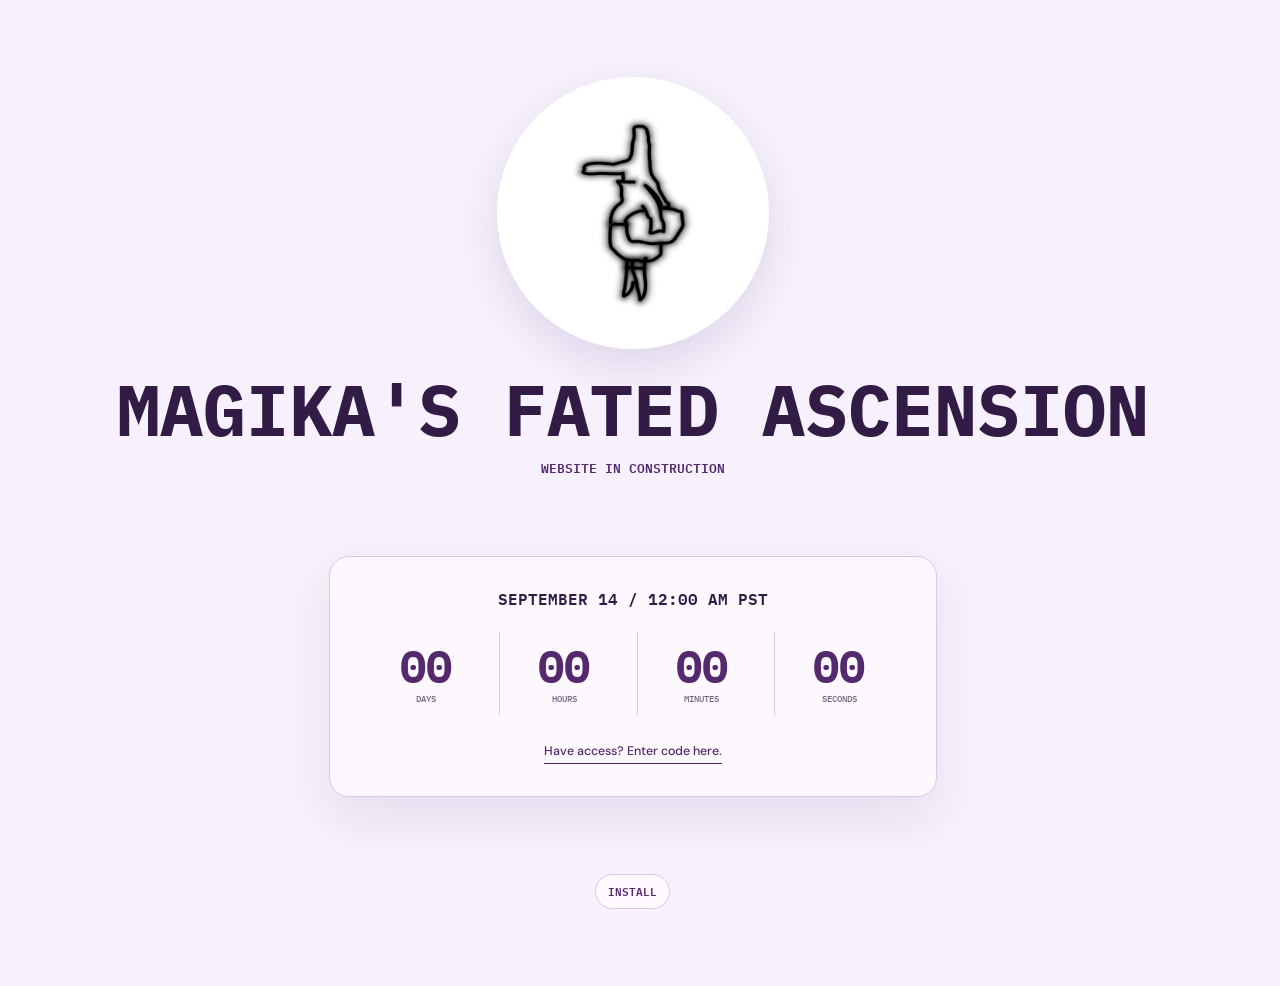
==== index.html @ ec182412 "CHANGED MOBILE NAVBAR" ====
<!DOCTYPE html>
<html lang="en">
<head>
    <meta charset="UTF-8">
    <meta name="viewport" content="width=device-width, initial-scale=1.0">
    <title>MAGIKA'S FATED ASCENSION</title>
    <meta name="description" content="MAGIKA'S is an independent music group and creative studio bringing together artists, producers, vocalists, music videos, and original projects.">
    <meta name="keywords" content="MAGIKA'S, independent music group, music collective, artists, producers, vocalists, music videos, creative studio, original music">
    <meta name="theme-color" content="#f6f1fc">
    <meta name="color-scheme" content="light dark">
    <meta property="og:title" content="MAGIKA'S FATED ASCENSION">
    <meta property="og:description" content="Discover MAGIKA'S FATED ASCENSION, an independent music group and creative studio for artists, producers, vocalists, and original music projects.">
    <meta property="og:type" content="website">
    <meta name="twitter:card" content="summary">
    <meta name="google-site-verification" content="FuxK1b4pfJgGLYuCleQazm3yBsPvnb7zjMOETREsdWU" />
    <link rel="stylesheet" href="styles.css">
    <link rel="manifest" href="manifest.webmanifest">
    <meta name="apple-mobile-web-app-capable" content="yes">
    <meta name="apple-mobile-web-app-status-bar-style" content="black-translucent">
    <meta name="apple-mobile-web-app-title" content="MAGIKA'S">
    <link rel="icon" type="image/png" href="images/BURGER.png">
</head>
<body>
    <main class="launch-page">
        <div class="launch-brand">
            <img src="images/BURGER.png" alt="MAGIKA'S logo" class="dnd-image">
            <h1 class="ibm-plex-mono-bold">MAGIKA'S FATED ASCENSION</h1>
            <p class="launch-label ibm-plex-mono-semibold">WEBSITE IN CONSTRUCTION</p>
        </div>
        <section class="countdown-panel" aria-labelledby="countdown-heading">
            <h2 id="countdown-heading" class="ibm-plex-mono-semibold">SEPTEMBER 14 / 12:00 AM PST</h2>
            <div class="countdown" aria-label="Countdown to September 14, 2026 at midnight Pacific Time">
                <div><strong id="countdown-days">00</strong><span>DAYS</span></div>
                <div><strong id="countdown-hours">00</strong><span>HOURS</span></div>
                <div><strong id="countdown-minutes">00</strong><span>MINUTES</span></div>
                <div><strong id="countdown-seconds">00</strong><span>SECONDS</span></div>
            </div>
            <button class="launch-access-link" type="button" aria-controls="launch-modal" aria-expanded="false">Have access? Enter code here.</button>
        </section>
    </main>
    <div class="access-modal" id="launch-modal" hidden>
        <div class="access-dialog" role="dialog" aria-modal="true" aria-labelledby="launch-access-heading">
            <button class="access-close" type="button" aria-label="Close access dialog">&times;</button>
            <p class="feature-eyebrow">PRIVATE ACCESS</p>
            <h2 id="launch-access-heading">ENTER ACCESS CODE</h2>
            <form class="access-form">
                <label for="launch-access-code">CODE</label>
                <input id="launch-access-code" type="password" autocomplete="off" required>
                <p class="access-error" role="alert" aria-live="polite"></p>
                <button class="access-submit" type="submit">UNLOCK</button>
            </form>
        </div>
    </div>
    <script src="site.js"></script>
</body>
</html>
---- styles.css ----
@import url("https://fonts.googleapis.com/css2?family=DM+Sans:wght@400;500;600;700&family=IBM+Plex+Mono:wght@400;500;600;700&display=swap");

:root {
  --page: #f6f1fc;
  --surface: #fffaff;
  --surface-strong: #ffffff;
  --ink: #21172b;
  --muted: #766781;
  --line: #d8c7e6;
  --lilac: #c4a3df;
  --lilac-bright: #a877ce;
  --plum: #55296e;
  --plum-deep: #321b45;
  --shadow: 0 1.25rem 3rem #55296e18;
  --radius: 1.25rem;
  --mono: "IBM Plex Mono", monospace;
  --sans: "DM Sans", sans-serif;
}

@media (prefers-color-scheme: dark) {
  :root {
    --page: #1d1524;
    --surface: #281b31;
    --surface-strong: #34213f;
    --ink: #f5edfa;
    --muted: #c8b7d1;
    --line: #644878;
    --lilac: #b98bd1;
    --lilac-bright: #d0a6e8;
    --plum: #d0a6e8;
    --plum-deep: #f5edfa;
    --shadow: 0 1.25rem 3rem #00000055;
  }
}

* {
  box-sizing: border-box;
}

html {
  scroll-behavior: smooth;
  scrollbar-gutter: stable;
}

body {
  min-height: 100svh;
  margin: 0;
  overflow-x: hidden;
  background: var(--page);
  color: var(--ink);
  font-family: var(--sans);
}

img {
  max-width: 100%;
}

h1,
h2,
p {
  text-wrap: balance;
}

.ibm-plex-mono-thin,
.ibm-plex-mono-extralight,
.ibm-plex-mono-light,
.ibm-plex-mono-regular,
.ibm-plex-mono-medium,
.ibm-plex-mono-semibold,
.ibm-plex-mono-bold,
.ibm-plex-mono-thin-italic,
.ibm-plex-mono-extralight-italic,
.ibm-plex-mono-light-italic,
.ibm-plex-mono-regular-italic,
.ibm-plex-mono-medium-italic,
.ibm-plex-mono-semibold-italic,
.ibm-plex-mono-bold-italic {
  font-family: var(--mono);
}

.ibm-plex-mono-thin { font-weight: 100; }
.ibm-plex-mono-extralight { font-weight: 200; }
.ibm-plex-mono-light { font-weight: 300; }
.ibm-plex-mono-regular { font-weight: 400; }
.ibm-plex-mono-medium { font-weight: 500; }
.ibm-plex-mono-semibold { font-weight: 600; }
.ibm-plex-mono-bold { font-weight: 700; }
.ibm-plex-mono-thin-italic { font-weight: 100; font-style: italic; }
.ibm-plex-mono-extralight-italic { font-weight: 200; font-style: italic; }
.ibm-plex-mono-light-italic { font-weight: 300; font-style: italic; }
.ibm-plex-mono-regular-italic { font-weight: 400; font-style: italic; }
.ibm-plex-mono-medium-italic { font-weight: 500; font-style: italic; }
.ibm-plex-mono-semibold-italic { font-weight: 600; font-style: italic; }
.ibm-plex-mono-bold-italic { font-weight: 700; font-style: italic; }

.site-header {
  position: fixed;
  top: 0;
  right: 0;
  left: 0;
  z-index: 10;
  display: flex;
  align-items: center;
  justify-content: space-between;
  gap: 1.5rem;
  min-height: 5rem;
  padding: 0.85rem clamp(1rem, 5vw, 5rem);
  border-bottom: 1px solid color-mix(in srgb, var(--lilac) 70%, transparent);
  background: color-mix(in srgb, var(--page) 90%, transparent);
  box-shadow: 0 0.75rem 2rem #55296e12;
  backdrop-filter: blur(1rem);
}

.install-app {
  display: inline-flex;
  align-items: center;
  min-height: 2.2rem;
  border: 1px solid var(--line);
  border-radius: 999px;
  padding: 0.5rem 0.75rem;
  background: var(--surface);
  color: var(--plum);
  cursor: pointer;
  font: 600 0.68rem/1 var(--mono);
  text-transform: uppercase;
}

.install-app:hover,
.install-app:focus-visible {
  border-color: var(--plum);
  background: var(--plum);
  color: #ffffff;
}

.launch-page .install-app {
  justify-self: center;
}

body:has(.site-header) {
  padding-top: 5rem;
}

.nav-logo {
  display: inline-flex;
  flex: 0 1 auto;
  align-items: center;
  gap: 0.7rem;
  min-width: 0;
  color: var(--plum-deep);
  font: 700 clamp(0.85rem, 2vw, 1.05rem)/1 var(--mono);
  text-decoration: none;
  text-transform: uppercase;
}

.nav-logo img {
  width: 2.7rem;
  height: 2.7rem;
  flex: 0 0 auto;
  border-radius: 0.85rem;
  object-fit: cover;
}

.site-nav ul {
  display: flex;
  flex-wrap: wrap;
  align-items: center;
  gap: 0.2rem;
  margin: 0;
  padding: 0.3rem;
  border: 1px solid var(--line);
  border-radius: 0.65rem;
  background: transparent;
  list-style: none;
}

.site-nav a {
  display: block;
  padding: 0.62rem 0.8rem;
  border-radius: 0.35rem;
  color: var(--muted);
  font: 600 0.72rem/1 var(--mono);
  text-decoration: none;
  text-transform: uppercase;
  transition: background-color 160ms ease, color 160ms ease, transform 160ms ease;
}

.site-nav a:hover,
.site-nav a:focus-visible,
.site-nav a[aria-current="page"] {
  background: var(--plum);
  color: #ffffff;
  transform: translateY(-1px);
}

a:focus-visible {
  outline: 3px solid #a877ce88;
  outline-offset: 4px;
}

.launch-page {
  display: grid;
  min-height: 100svh;
  place-items: center;
  gap: clamp(2rem, 6vw, 5rem);
  padding: clamp(2rem, 6vw, 5rem) 1rem;
  text-align: center;
}

.launch-brand {
  display: grid;
  justify-items: center;
}

.launch-brand .dnd-image {
  width: clamp(10rem, 28vw, 17rem);
  margin: 0;
  border-radius: 50%;
  box-shadow: 0 1rem 2.5rem #55296e22;
  animation: dnd-spin 16s linear infinite;
}

@keyframes dnd-spin {
  to { transform: rotate(360deg); }
}

.launch-brand h1 {
  margin: 1.5rem 0 0;
  color: var(--plum-deep);
  font: 700 clamp(2rem, 6vw, 4.5rem)/1 var(--mono);
}

.launch-label {
  margin: 0.75rem 0 0;
  color: var(--plum);
  font-size: 0.8rem;
}

.countdown-panel {
  width: min(100%, 38rem);
  padding: clamp(1.25rem, 4vw, 2rem);
  border: 1px solid var(--line);
  border-radius: var(--radius);
  background: color-mix(in srgb, var(--surface) 82%, transparent);
  box-shadow: var(--shadow);
}

.countdown-panel h2 {
  margin: 0;
  color: var(--plum-deep);
  font: 600 clamp(0.8rem, 2vw, 1rem)/1.2 var(--mono);
}

.countdown {
  display: grid;
  grid-template-columns: repeat(4, 1fr);
  gap: 0.5rem;
  margin-top: 1.5rem;
}

.countdown div {
  display: grid;
  gap: 0.4rem;
  padding: 0.75rem 0.25rem;
  border-left: 1px solid var(--line);
}

.countdown div:first-child {
  border-left: 0;
}

.countdown strong {
  color: var(--plum);
  font: 700 clamp(1.5rem, 5vw, 2.75rem)/1 var(--mono);
}

.countdown span {
  color: var(--muted);
  font: 500 0.58rem/1 var(--mono);
}

.launch-access-link {
  margin-top: 1.5rem;
  border: 0;
  border-bottom: 1px solid var(--plum);
  padding: 0.2rem 0;
  background: transparent;
  color: var(--plum);
  cursor: pointer;
  font: 500 0.78rem/1.4 var(--sans);
}

.launch-access-link:hover,
.launch-access-link:focus-visible {
  color: var(--lilac-bright);
}

.feature-page,
.yoruichi,
.members-page {
  max-width: 76rem;
  margin: 0 auto;
  padding: clamp(3.5rem, 8vw, 7rem) clamp(1rem, 5vw, 4rem);
}

.feature-intro,
.members-intro {
  max-width: 48rem;
}

.feature-eyebrow {
  margin: 0 0 1rem;
  color: var(--plum);
  font: 600 0.72rem/1 var(--mono);
}

.feature-intro h1,
.members-heading,
.yoruichi-section h1 {
  margin: 0;
  color: var(--plum-deep);
  font-size: clamp(2.25rem, 7vw, 6rem);
  line-height: 0.98;
}

.members-intro p {
  max-width: 42rem;
  margin: 1.5rem 0 0;
  color: var(--muted);
  font: 400 clamp(0.95rem, 1.5vw, 1.15rem)/1.7 var(--sans);
}

.yoruichi-section p {
  max-width: 42rem;
  margin: 1.5rem auto 0;
  color: var(--muted);
  font: 400 clamp(0.95rem, 1.5vw, 1.15rem)/1.7 var(--sans);
}

.feature-grid {
  display: grid;
  grid-template-columns: repeat(3, minmax(0, 1fr));
  gap: 1rem;
  margin-top: clamp(3rem, 8vw, 6rem);
}

.feature-item {
  min-height: 8rem;
  padding: 1.5rem;
  border: 1px solid var(--line);
  border-radius: var(--radius);
  background: color-mix(in srgb, var(--surface) 86%, transparent);
  box-shadow: 0 0.75rem 2rem #55296e0a;
  transition: border-color 180ms ease, box-shadow 180ms ease, transform 180ms ease;
}

.has-reveal .home-copy,
.has-reveal .feature-intro,
.has-reveal .feature-item,
.has-reveal .members-intro,
.has-reveal .member-card,
.has-reveal .yoruichi-section {
  opacity: 0;
  transform: translateY(1rem);
  transition: opacity 500ms ease, transform 500ms ease, border-color 180ms ease,
    box-shadow 180ms ease;
}

.has-reveal .is-visible {
  opacity: 1;
  transform: translateY(0);
}

.feature-item:hover {
  border-color: var(--lilac-bright);
  box-shadow: var(--shadow);
  transform: translateY(-0.35rem);
}

.feature-link {
  position: relative;
  display: block;
  color: inherit;
  text-decoration: none;
}

.feature-arrow {
  position: absolute;
  right: 1.5rem;
  bottom: 1.4rem;
  color: var(--plum);
  font: 700 1.4rem/1 var(--mono);
  transition: transform 160ms ease;
}

.feature-link:hover .feature-arrow,
.feature-link:focus-visible .feature-arrow {
  transform: translateX(0.35rem);
}

.feature-item h2 {
  margin: 0;
  color: var(--plum);
  font: 600 1rem/1.2 var(--mono);
}

.feature-status {
  display: inline-block;
  margin-top: clamp(2rem, 6vw, 4rem);
  padding: 0.75rem 1rem;
  border-radius: 999px;
  background: var(--plum);
  color: #ffffff;
  font: 600 0.7rem/1 var(--mono);
}

.members-intro {
  text-align: left;
}

.member-grid {
  display: grid;
  gap: 1rem;
  margin-top: clamp(2.5rem, 6vw, 5rem);
}

.member-card {
  display: grid;
  grid-template-columns: minmax(12rem, 18rem) minmax(0, 1fr);
  align-items: center;
  gap: clamp(1.5rem, 5vw, 4rem);
  padding: 1rem;
  border: 1px solid var(--line);
  border-radius: var(--radius);
  background: color-mix(in srgb, var(--surface) 90%, transparent);
  box-shadow: 0 0.75rem 2rem #55296e0a;
  transition: border-color 180ms ease, transform 180ms ease, box-shadow 180ms ease;
}

.member-card:hover {
  border-color: var(--lilac-bright);
  box-shadow: var(--shadow);
  transform: translateY(-0.25rem);
}

.member-card-content {
  min-width: 0;
  padding: 1rem 1rem 1rem 0;
}

.member-image {
  display: block;
  width: 100%;
  aspect-ratio: 1;
  border-radius: calc(var(--radius) - 0.35rem);
  object-fit: cover;
}

.member-card h2 {
  margin: 0;
  color: var(--plum-deep);
  font: 700 clamp(1.25rem, 3vw, 2rem)/1 var(--mono);
}

.member-card p {
  max-width: 44rem;
  margin: 1rem 0 0;
  color: var(--muted);
  font: 400 0.95rem/1.7 var(--sans);
}

.member-social {
  display: inline-flex;
  margin-top: 1.5rem;
  padding: 0.7rem 1rem;
  border: 1px solid var(--plum);
  border-radius: 999px;
  color: var(--plum);
  font: 600 0.72rem/1 var(--mono);
  text-decoration: none;
  text-transform: uppercase;
  transition: background-color 160ms ease, color 160ms ease, transform 160ms ease;
}

.member-social:hover,
.member-social:focus-visible {
  background: var(--plum);
  color: #ffffff;
  transform: translateY(-2px);
}

.yoruichi {
  text-align: center;
}

.yoruichi-section {
  max-width: 58rem;
  margin: auto;
  text-align: center;
}

.yoruichi-image {
  display: block;
  width: min(100%, 38rem);
  margin: 3rem auto 0;
}

.yoruichi-link {
  display: block;
  width: 4rem;
  margin: 4rem auto 0;
  opacity: 0.22;
  transition: opacity 180ms ease, transform 180ms ease;
}

.yoruichi-link:hover,
.yoruichi-link:focus-visible {
  opacity: 0.7;
  transform: translateY(-0.3rem);
}

.cat-silhouette {
  display: block;
  width: 4rem;
  height: 5rem;
  object-fit: contain;
}

.access-modal[hidden] {
  display: none;
}

.access-modal {
  position: fixed;
  inset: 0;
  z-index: 20;
  display: grid;
  place-items: center;
  padding: 1rem;
  background: #321b4566;
  backdrop-filter: blur(0.4rem);
}

.access-dialog {
  position: relative;
  width: min(100%, 26rem);
  padding: 2rem;
  border: 1px solid var(--line);
  border-radius: var(--radius);
  background: var(--surface-strong);
  box-shadow: var(--shadow);
}

.access-dialog h2 {
  margin: 0;
  color: var(--plum-deep);
  font: 700 1.35rem/1.1 var(--mono);
}

.access-close {
  position: absolute;
  top: 1rem;
  right: 1rem;
  width: 2rem;
  height: 2rem;
  border: 0;
  border-radius: 50%;
  background: var(--page);
  color: var(--plum);
  cursor: pointer;
  font: 600 1.2rem/1 var(--sans);
}

.access-form {
  display: grid;
  gap: 0.65rem;
  margin-top: 1.5rem;
}

.access-form label {
  color: var(--muted);
  font: 600 0.68rem/1 var(--mono);
}

.access-form input {
  width: 100%;
  min-height: 2.8rem;
  padding: 0.75rem;
  border: 1px solid var(--line);
  border-radius: 0.65rem;
  background: var(--page);
  color: var(--ink);
  font: 500 0.9rem/1 var(--mono);
}

.access-form input:focus {
  border-color: var(--lilac-bright);
  outline: 3px solid #a877ce44;
}

.access-submit {
  min-height: 2.8rem;
  margin-top: 0.35rem;
  border: 0;
  border-radius: 999px;
  background: var(--plum);
  color: #ffffff;
  cursor: pointer;
  font: 600 0.7rem/1 var(--mono);
}

.access-submit:hover,
.access-submit:focus-visible,
.access-close:hover,
.access-close:focus-visible {
  background: var(--lilac-bright);
  color: #ffffff;
}

.access-error {
  min-height: 1rem;
  margin: 0;
  color: var(--plum);
  font: 600 0.68rem/1.3 var(--mono);
}

@media (max-width: 760px) {
  body:has(.site-header) {
    padding-top: 8rem;
  }

  .site-header {
    align-items: flex-start;
    flex-wrap: wrap;
  }

  .is-ios body:has(.site-header) {
    padding-top: 1rem;
    padding-bottom: calc(7rem + env(safe-area-inset-bottom));
  }

  .is-ios .site-header {
    top: auto;
    right: 0.75rem;
    bottom: calc(0.75rem + env(safe-area-inset-bottom));
    left: 0.75rem;
    align-items: center;
    flex-wrap: nowrap;
    gap: 0.5rem;
    min-height: 4.5rem;
    padding: 0.55rem 0.65rem;
    border: 1px solid #ffffff52;
    border-radius: 999px;
    background: #ffffff2e;
    box-shadow: 0 0.75rem 2rem #321b4522;
    backdrop-filter: blur(1.5rem) saturate(1.4);
    -webkit-backdrop-filter: blur(1.5rem) saturate(1.4);
  }

  .is-ios .nav-logo {
    display: none;
  }

  .is-ios .site-nav {
    width: 100%;
  }

  .is-ios .site-nav ul {
    gap: 0.15rem;
    justify-content: space-between;
    padding: 0;
    border: 0;
  }

  .is-ios .site-nav a {
    min-width: 3.5rem;
    padding: 0.7rem 0.25rem;
    border-radius: 0.85rem;
    text-align: center;
    font-size: 0.58rem;
  }

  .is-ios .site-nav a[aria-current="page"] {
    background: #55296ed9;
    box-shadow: 0 0.35rem 0.8rem #55296e2b;
  }

  .is-ios .install-app {
    display: none;
  }

  .site-nav {
    width: 100%;
  }

  .site-nav ul {
    justify-content: space-between;
    row-gap: 0.25rem;
  }

  .launch-page {
    gap: 1.5rem;
  }

  .countdown-panel {
    padding: 1rem 0.5rem;
  }

  .launch-brand .dnd-image {
    width: min(54vw, 13rem);
  }

  .feature-grid,
  .member-card {
    grid-template-columns: 1fr;
  }

  .member-image {
    max-width: 22rem;
    margin: auto;
  }

  .member-card-content {
    padding: 0.5rem;
  }
}

@media (max-width: 420px) {
  .nav-logo span {
    max-width: 10rem;
    overflow-wrap: anywhere;
  }

  .site-nav a {
    padding: 0.55rem 0.45rem;
    font-size: 0.63rem;
  }
}

@media (prefers-reduced-motion: reduce) {
  html {
    scroll-behavior: auto;
  }

  *,
  *::before,
  *::after {
    transition-duration: 0.01ms !important;
    animation-duration: 0.01ms !important;
  }

  .launch-brand .dnd-image {
    animation: none;
  }
}
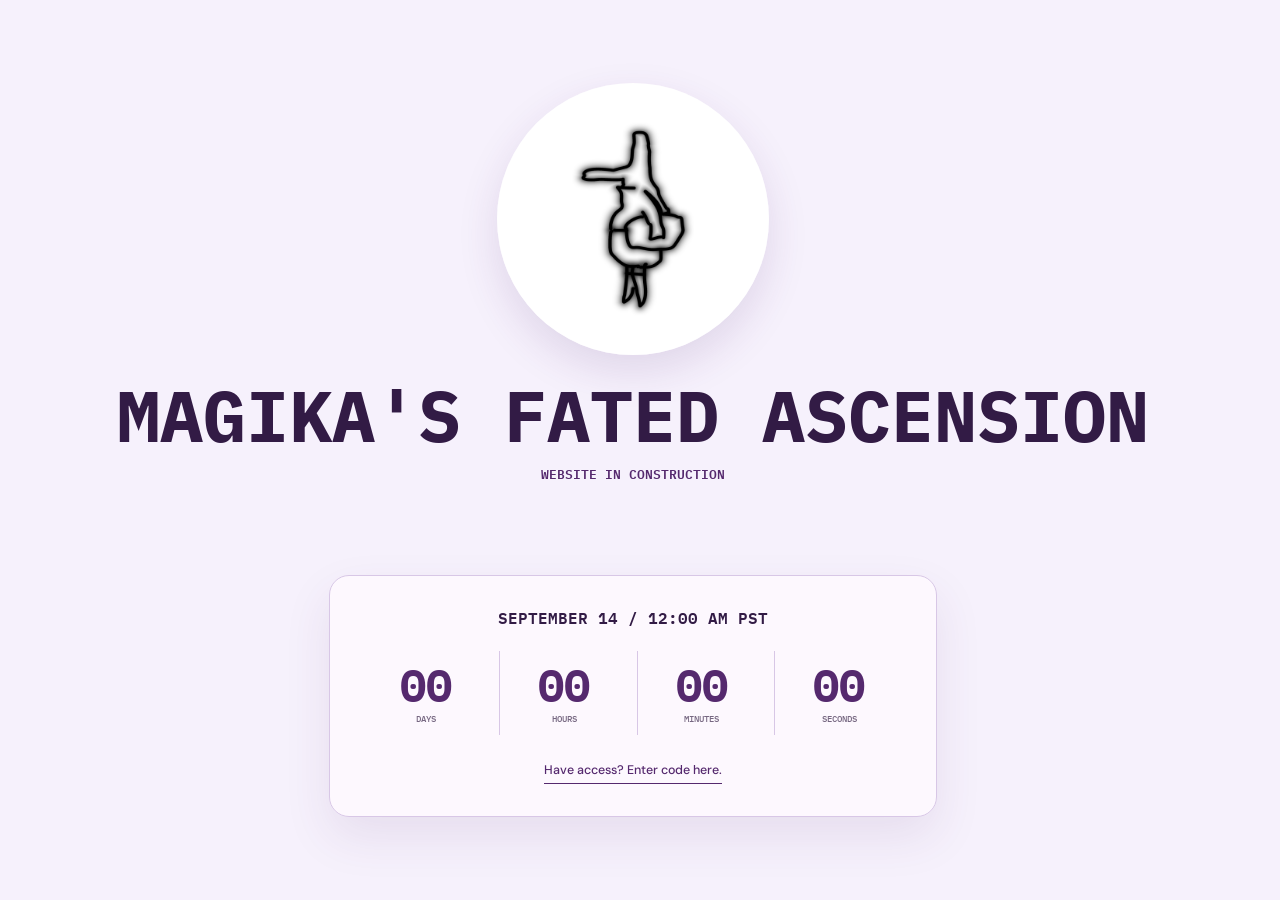
==== commit f829fab8: "REMOVED INSTALL FILES" ====
--- a/index.html
+++ b/index.html
@@ -14,10 +14,6 @@
     <meta name="twitter:card" content="summary">
     <meta name="google-site-verification" content="FuxK1b4pfJgGLYuCleQazm3yBsPvnb7zjMOETREsdWU" />
     <link rel="stylesheet" href="styles.css">
-    <link rel="manifest" href="manifest.webmanifest">
-    <meta name="apple-mobile-web-app-capable" content="yes">
-    <meta name="apple-mobile-web-app-status-bar-style" content="black-translucent">
-    <meta name="apple-mobile-web-app-title" content="MAGIKA'S">
     <link rel="icon" type="image/png" href="images/BURGER.png">
 </head>
 <body>
--- a/styles.css
+++ b/styles.css
@@ -111,31 +111,6 @@
   backdrop-filter: blur(1rem);
 }
 
-.install-app {
-  display: inline-flex;
-  align-items: center;
-  min-height: 2.2rem;
-  border: 1px solid var(--line);
-  border-radius: 999px;
-  padding: 0.5rem 0.75rem;
-  background: var(--surface);
-  color: var(--plum);
-  cursor: pointer;
-  font: 600 0.68rem/1 var(--mono);
-  text-transform: uppercase;
-}
-
-.install-app:hover,
-.install-app:focus-visible {
-  border-color: var(--plum);
-  background: var(--plum);
-  color: #ffffff;
-}
-
-.launch-page .install-app {
-  justify-self: center;
-}
-
 body:has(.site-header) {
   padding-top: 5rem;
 }
@@ -635,22 +610,22 @@
 
   .is-ios body:has(.site-header) {
     padding-top: 1rem;
-    padding-bottom: calc(7rem + env(safe-area-inset-bottom));
+    padding-bottom: calc(6rem + env(safe-area-inset-bottom));
   }
 
   .is-ios .site-header {
     top: auto;
-    right: 0.75rem;
+    right: 2rem;
     bottom: calc(0.75rem + env(safe-area-inset-bottom));
-    left: 0.75rem;
+    left: 2rem;
     align-items: center;
     flex-wrap: nowrap;
-    gap: 0.5rem;
-    min-height: 4.5rem;
-    padding: 0.55rem 0.65rem;
-    border: 1px solid #ffffff52;
+    gap: 0.35rem;
+    min-height: 3.8rem;
+    padding: 0.35rem 0.45rem;
+    border: 1px solid #ffffff30;
     border-radius: 999px;
-    background: #ffffff2e;
+    background: #ffffff18;
     box-shadow: 0 0.75rem 2rem #321b4522;
     backdrop-filter: blur(1.5rem) saturate(1.4);
     -webkit-backdrop-filter: blur(1.5rem) saturate(1.4);
@@ -665,27 +640,52 @@
   }
 
   .is-ios .site-nav ul {
-    gap: 0.15rem;
+    gap: 0.1rem;
     justify-content: space-between;
     padding: 0;
     border: 0;
   }
 
   .is-ios .site-nav a {
-    min-width: 3.5rem;
-    padding: 0.7rem 0.25rem;
+    min-width: 3rem;
+    padding: 0.35rem 0.2rem;
     border-radius: 0.85rem;
     text-align: center;
-    font-size: 0.58rem;
+    font-size: 0.5rem;
+    line-height: 1.05;
+  }
+
+  .is-ios .site-nav a::before {
+    display: block;
+    margin-bottom: 0.2rem;
+    color: currentColor;
+    font: 700 0.9rem/1 var(--sans);
+  }
+
+  .is-ios .site-nav a[href$="../"]::before,
+  .is-ios .site-nav a[href="./"]::before {
+    content: "⌂";
+  }
+
+  .is-ios .site-nav a[href$="music/"]::before {
+    content: "♫";
+  }
+
+  .is-ios .site-nav a[href$="members/"]::before {
+    content: "●";
+  }
+
+  .is-ios .site-nav a[href$="merch/"]::before {
+    content: "◇";
+  }
+
+  .is-ios .site-nav a[href$="podcast/"]::before {
+    content: "◉";
   }
 
   .is-ios .site-nav a[aria-current="page"] {
-    background: #55296ed9;
+    background: #55296e8c;
     box-shadow: 0 0.35rem 0.8rem #55296e2b;
-  }
-
-  .is-ios .install-app {
-    display: none;
   }
 
   .site-nav {
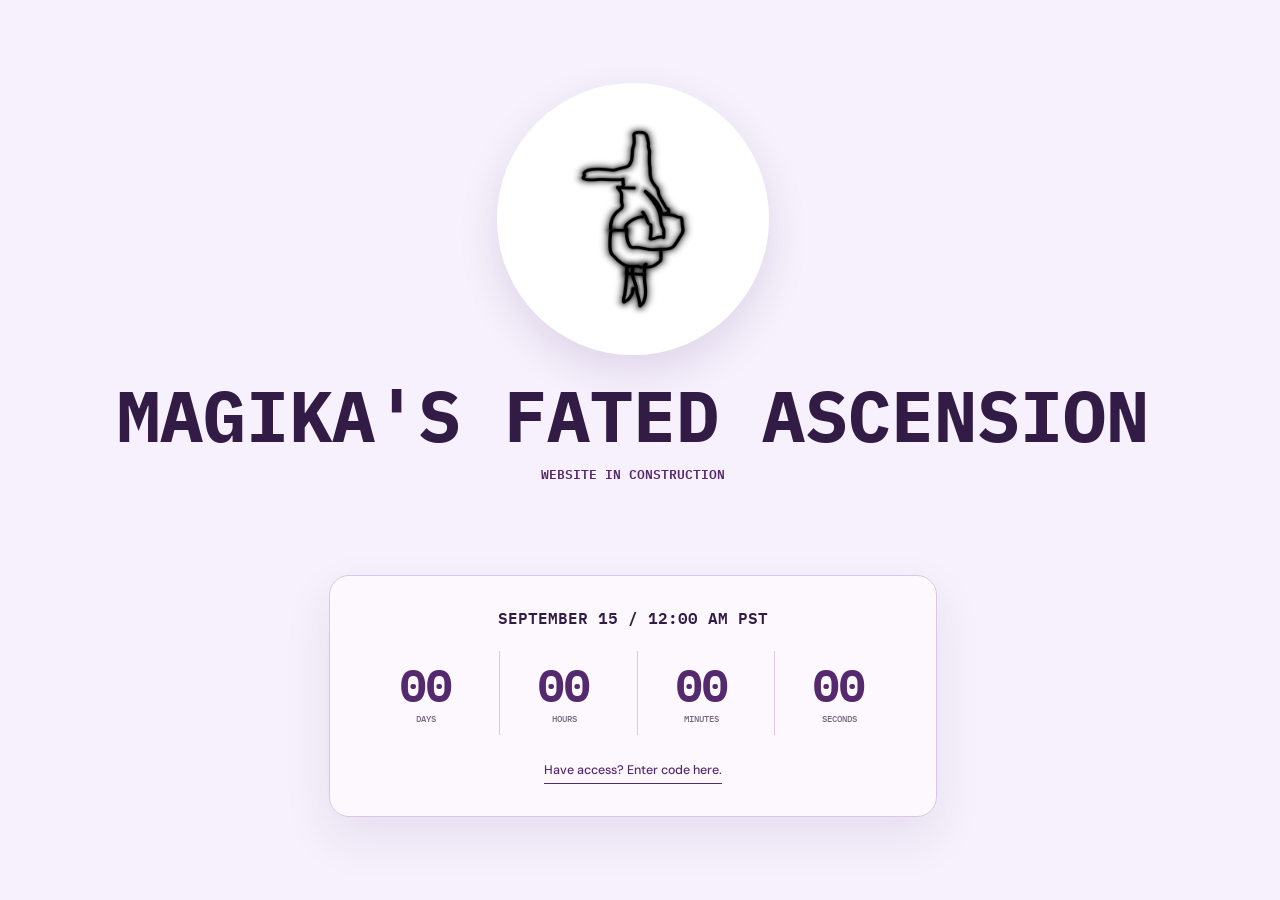
==== commit bcf896b1: "DELAYED WEBSITE RELEASE BY ONE DAY" ====
--- a/index.html
+++ b/index.html
@@ -24,8 +24,8 @@
             <p class="launch-label ibm-plex-mono-semibold">WEBSITE IN CONSTRUCTION</p>
         </div>
         <section class="countdown-panel" aria-labelledby="countdown-heading">
-            <h2 id="countdown-heading" class="ibm-plex-mono-semibold">SEPTEMBER 14 / 12:00 AM PST</h2>
-            <div class="countdown" aria-label="Countdown to September 14, 2026 at midnight Pacific Time">
+            <h2 id="countdown-heading" class="ibm-plex-mono-semibold">SEPTEMBER 15 / 12:00 AM PST</h2>
+            <div class="countdown" aria-label="Countdown to September 15, 2026 at midnight Pacific Time">
                 <div><strong id="countdown-days">00</strong><span>DAYS</span></div>
                 <div><strong id="countdown-hours">00</strong><span>HOURS</span></div>
                 <div><strong id="countdown-minutes">00</strong><span>MINUTES</span></div>
--- a/styles.css
+++ b/styles.css
@@ -623,9 +623,9 @@
     gap: 0.35rem;
     min-height: 3.8rem;
     padding: 0.35rem 0.45rem;
-    border: 1px solid #ffffff30;
+    border: 1px solid #ffffff24;
     border-radius: 999px;
-    background: #ffffff18;
+    background: #ffffff0f;
     box-shadow: 0 0.75rem 2rem #321b4522;
     backdrop-filter: blur(1.5rem) saturate(1.4);
     -webkit-backdrop-filter: blur(1.5rem) saturate(1.4);
@@ -656,31 +656,40 @@
   }
 
   .is-ios .site-nav a::before {
+    width: 1rem;
+    height: 1rem;
     display: block;
-    margin-bottom: 0.2rem;
-    color: currentColor;
-    font: 700 0.9rem/1 var(--sans);
+    margin: 0 auto 0.2rem;
+    background: currentColor;
+    content: "";
+    -webkit-mask: center / contain no-repeat;
+    mask: center / contain no-repeat;
   }
 
   .is-ios .site-nav a[href$="../"]::before,
   .is-ios .site-nav a[href="./"]::before {
-    content: "⌂";
+    -webkit-mask-image: url("data:image/svg+xml,%3Csvg xmlns='http://www.w3.org/2000/svg' viewBox='0 0 24 24'%3E%3Cpath d='m3 10 9-7 9 7v10a1 1 0 0 1-1 1h-5v-6H9v6H4a1 1 0 0 1-1-1z'/%3E%3C/svg%3E");
+    mask-image: url("data:image/svg+xml,%3Csvg xmlns='http://www.w3.org/2000/svg' viewBox='0 0 24 24'%3E%3Cpath d='m3 10 9-7 9 7v10a1 1 0 0 1-1 1h-5v-6H9v6H4a1 1 0 0 1-1-1z'/%3E%3C/svg%3E");
   }
 
   .is-ios .site-nav a[href$="music/"]::before {
-    content: "♫";
+    -webkit-mask-image: url("data:image/svg+xml,%3Csvg xmlns='http://www.w3.org/2000/svg' viewBox='0 0 24 24'%3E%3Cpath d='M9 18V5l11-2v13M9 9l11-2M9 18a3 3 0 1 1-3-3 3 3 0 0 1 3 3Zm11-2a3 3 0 1 1-3-3 3 3 0 0 1 3 3Z'/%3E%3C/svg%3E");
+    mask-image: url("data:image/svg+xml,%3Csvg xmlns='http://www.w3.org/2000/svg' viewBox='0 0 24 24'%3E%3Cpath d='M9 18V5l11-2v13M9 9l11-2M9 18a3 3 0 1 1-3-3 3 3 0 0 1 3 3Zm11-2a3 3 0 1 1-3-3 3 3 0 0 1 3 3Z'/%3E%3C/svg%3E");
   }
 
   .is-ios .site-nav a[href$="members/"]::before {
-    content: "●";
+    -webkit-mask-image: url("data:image/svg+xml,%3Csvg xmlns='http://www.w3.org/2000/svg' viewBox='0 0 24 24'%3E%3Ccircle cx='9' cy='8' r='3'/%3E%3Ccircle cx='17' cy='9' r='2.5'/%3E%3Cpath d='M3 20a6 6 0 0 1 12 0M14 19a5 5 0 0 1 7 0'/%3E%3C/svg%3E");
+    mask-image: url("data:image/svg+xml,%3Csvg xmlns='http://www.w3.org/2000/svg' viewBox='0 0 24 24'%3E%3Ccircle cx='9' cy='8' r='3'/%3E%3Ccircle cx='17' cy='9' r='2.5'/%3E%3Cpath d='M3 20a6 6 0 0 1 12 0M14 19a5 5 0 0 1 7 0'/%3E%3C/svg%3E");
   }
 
   .is-ios .site-nav a[href$="merch/"]::before {
-    content: "◇";
+    -webkit-mask-image: url("data:image/svg+xml,%3Csvg xmlns='http://www.w3.org/2000/svg' viewBox='0 0 24 24'%3E%3Cpath d='M6 8h12l2 13H4L6 8Z'/%3E%3Cpath d='M8 8a4 4 0 0 1 8 0'/%3E%3C/svg%3E");
+    mask-image: url("data:image/svg+xml,%3Csvg xmlns='http://www.w3.org/2000/svg' viewBox='0 0 24 24'%3E%3Cpath d='M6 8h12l2 13H4L6 8Z'/%3E%3Cpath d='M8 8a4 4 0 0 1 8 0'/%3E%3C/svg%3E");
   }
 
   .is-ios .site-nav a[href$="podcast/"]::before {
-    content: "◉";
+    -webkit-mask-image: url("data:image/svg+xml,%3Csvg xmlns='http://www.w3.org/2000/svg' viewBox='0 0 24 24'%3E%3Crect x='5' y='3' width='14' height='18' rx='7'/%3E%3Cpath d='M9 21h6M12 7v5'/%3E%3C/svg%3E");
+    mask-image: url("data:image/svg+xml,%3Csvg xmlns='http://www.w3.org/2000/svg' viewBox='0 0 24 24'%3E%3Crect x='5' y='3' width='14' height='18' rx='7'/%3E%3Cpath d='M9 21h6M12 7v5'/%3E%3C/svg%3E");
   }
 
   .is-ios .site-nav a[aria-current="page"] {
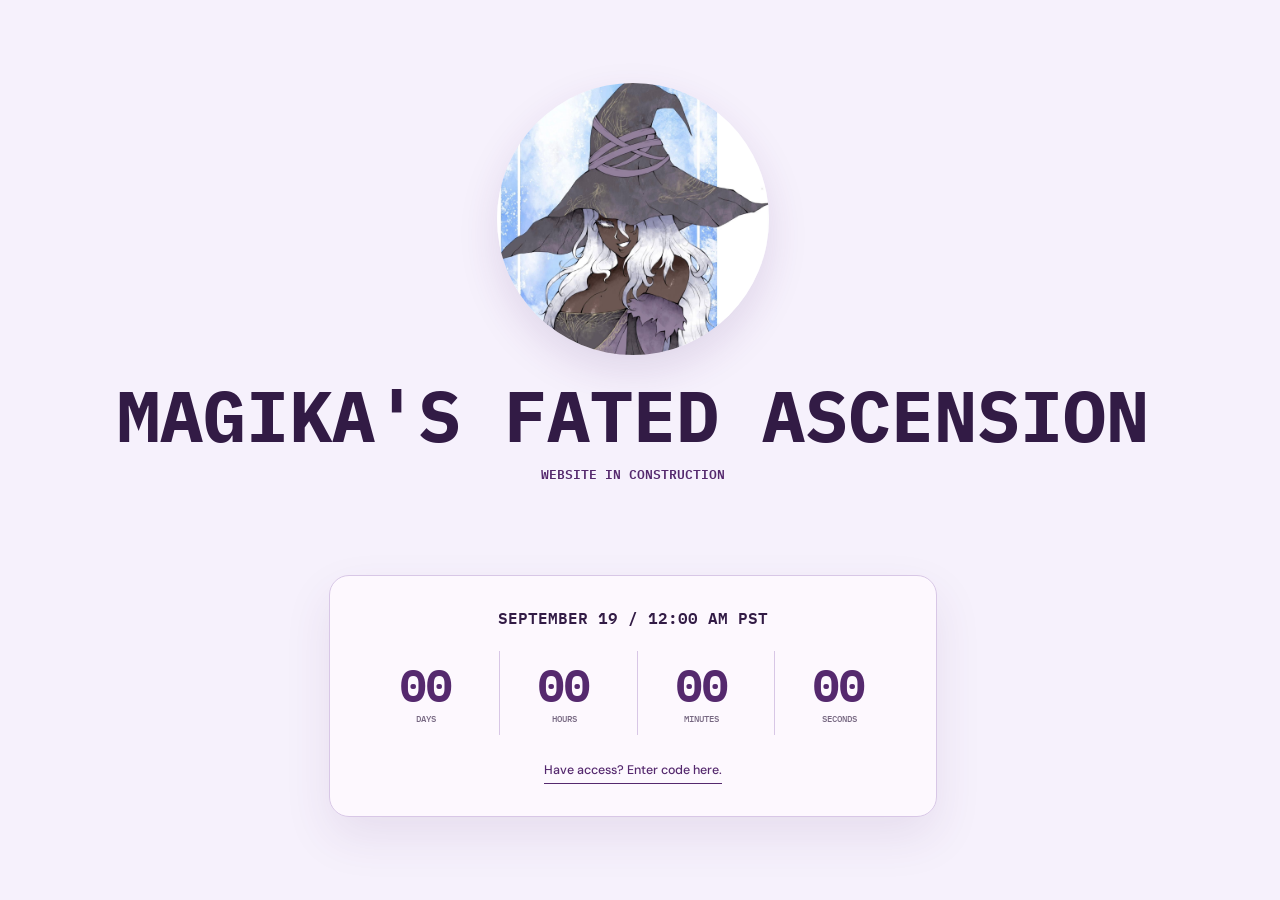
==== commit c6158d98: "CHANGED MAGIKA ICON" ====
--- a/index.html
+++ b/index.html
@@ -14,18 +14,18 @@
     <meta name="twitter:card" content="summary">
     <meta name="google-site-verification" content="FuxK1b4pfJgGLYuCleQazm3yBsPvnb7zjMOETREsdWU" />
     <link rel="stylesheet" href="styles.css">
-    <link rel="icon" type="image/png" href="images/BURGER.png">
+    <link rel="icon" type="image/jpeg" href="images/bigtittyblackwitch.jpg">
 </head>
 <body>
     <main class="launch-page">
         <div class="launch-brand">
-            <img src="images/BURGER.png" alt="MAGIKA'S logo" class="dnd-image">
+            <img src="images/bigtittyblackwitch.jpg" alt="MAGIKA'S logo" class="dnd-image">
             <h1 class="ibm-plex-mono-bold">MAGIKA'S FATED ASCENSION</h1>
             <p class="launch-label ibm-plex-mono-semibold">WEBSITE IN CONSTRUCTION</p>
         </div>
         <section class="countdown-panel" aria-labelledby="countdown-heading">
-            <h2 id="countdown-heading" class="ibm-plex-mono-semibold">SEPTEMBER 15 / 12:00 AM PST</h2>
-            <div class="countdown" aria-label="Countdown to September 15, 2026 at midnight Pacific Time">
+            <h2 id="countdown-heading" class="ibm-plex-mono-semibold">SEPTEMBER 19 / 12:00 AM PST</h2>
+            <div class="countdown" aria-label="Countdown to September 19, 2026 at midnight Pacific Time">
                 <div><strong id="countdown-days">00</strong><span>DAYS</span></div>
                 <div><strong id="countdown-hours">00</strong><span>HOURS</span></div>
                 <div><strong id="countdown-minutes">00</strong><span>MINUTES</span></div>
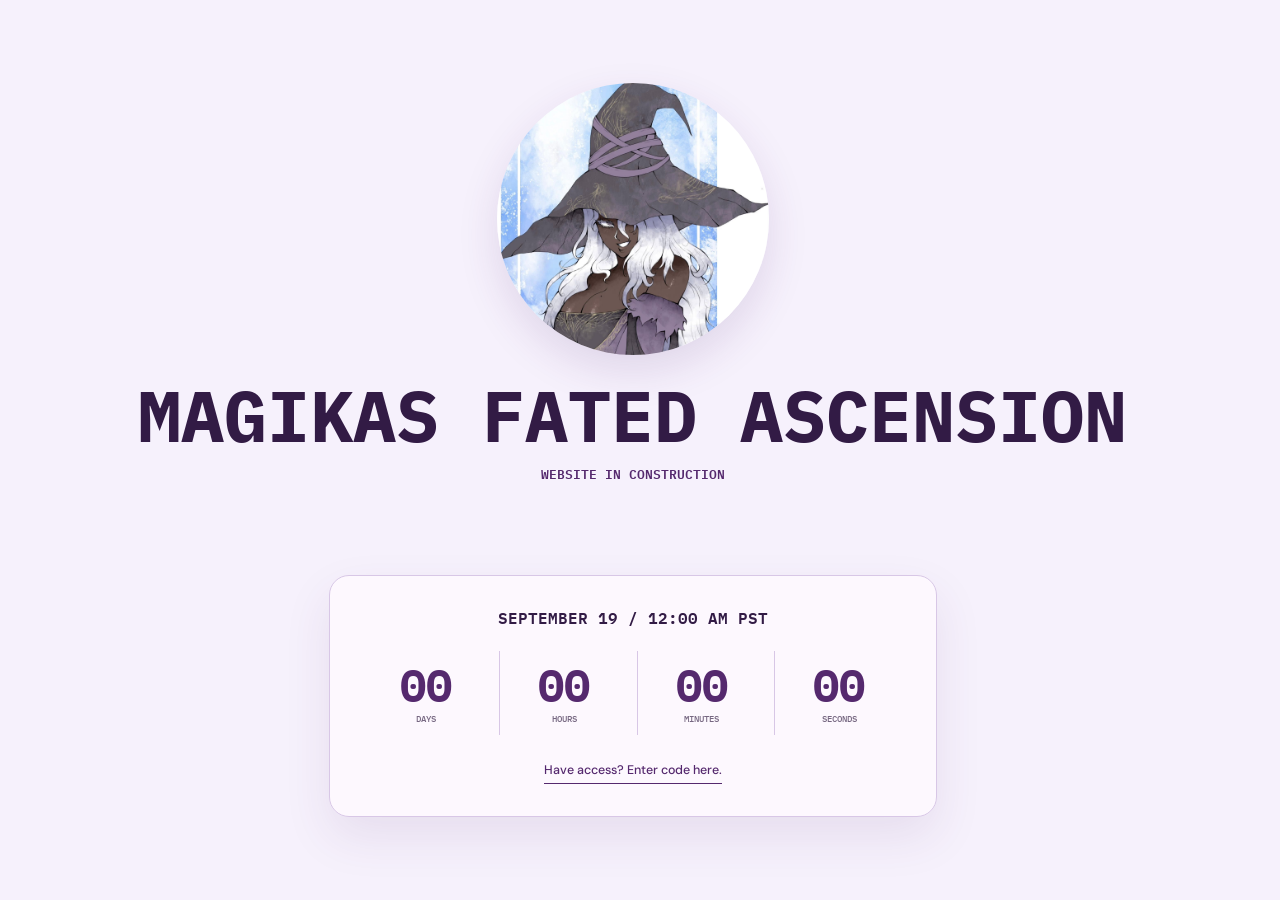
==== commit 71cdbc88: "CHANGED FROM MAGIKA'S TO MAGIKAS" ====
--- a/index.html
+++ b/index.html
@@ -3,13 +3,13 @@
 <head>
     <meta charset="UTF-8">
     <meta name="viewport" content="width=device-width, initial-scale=1.0">
-    <title>MAGIKA'S FATED ASCENSION</title>
-    <meta name="description" content="MAGIKA'S is an independent music group and creative studio bringing together artists, producers, vocalists, music videos, and original projects.">
-    <meta name="keywords" content="MAGIKA'S, independent music group, music collective, artists, producers, vocalists, music videos, creative studio, original music">
+    <title>MAGIKAS FATED ASCENSION</title>
+    <meta name="description" content="MAGIKAS is an independent music group and creative studio bringing together artists, producers, vocalists, music videos, and original projects.">
+    <meta name="keywords" content="MAGIKAS, independent music group, music collective, artists, producers, vocalists, music videos, creative studio, original music">
     <meta name="theme-color" content="#f6f1fc">
     <meta name="color-scheme" content="light dark">
-    <meta property="og:title" content="MAGIKA'S FATED ASCENSION">
-    <meta property="og:description" content="Discover MAGIKA'S FATED ASCENSION, an independent music group and creative studio for artists, producers, vocalists, and original music projects.">
+    <meta property="og:title" content="MAGIKAS FATED ASCENSION">
+    <meta property="og:description" content="Discover MAGIKAS FATED ASCENSION, an independent music group and creative studio for artists, producers, vocalists, and original music projects.">
     <meta property="og:type" content="website">
     <meta name="twitter:card" content="summary">
     <meta name="google-site-verification" content="FuxK1b4pfJgGLYuCleQazm3yBsPvnb7zjMOETREsdWU" />
@@ -19,8 +19,8 @@
 <body>
     <main class="launch-page">
         <div class="launch-brand">
-            <img src="images/bigtittyblackwitch.jpg" alt="MAGIKA'S logo" class="dnd-image">
-            <h1 class="ibm-plex-mono-bold">MAGIKA'S FATED ASCENSION</h1>
+            <img src="images/bigtittyblackwitch.jpg" alt="MAGIKAS logo" class="dnd-image">
+            <h1 class="ibm-plex-mono-bold">MAGIKAS FATED ASCENSION</h1>
             <p class="launch-label ibm-plex-mono-semibold">WEBSITE IN CONSTRUCTION</p>
         </div>
         <section class="countdown-panel" aria-labelledby="countdown-heading">
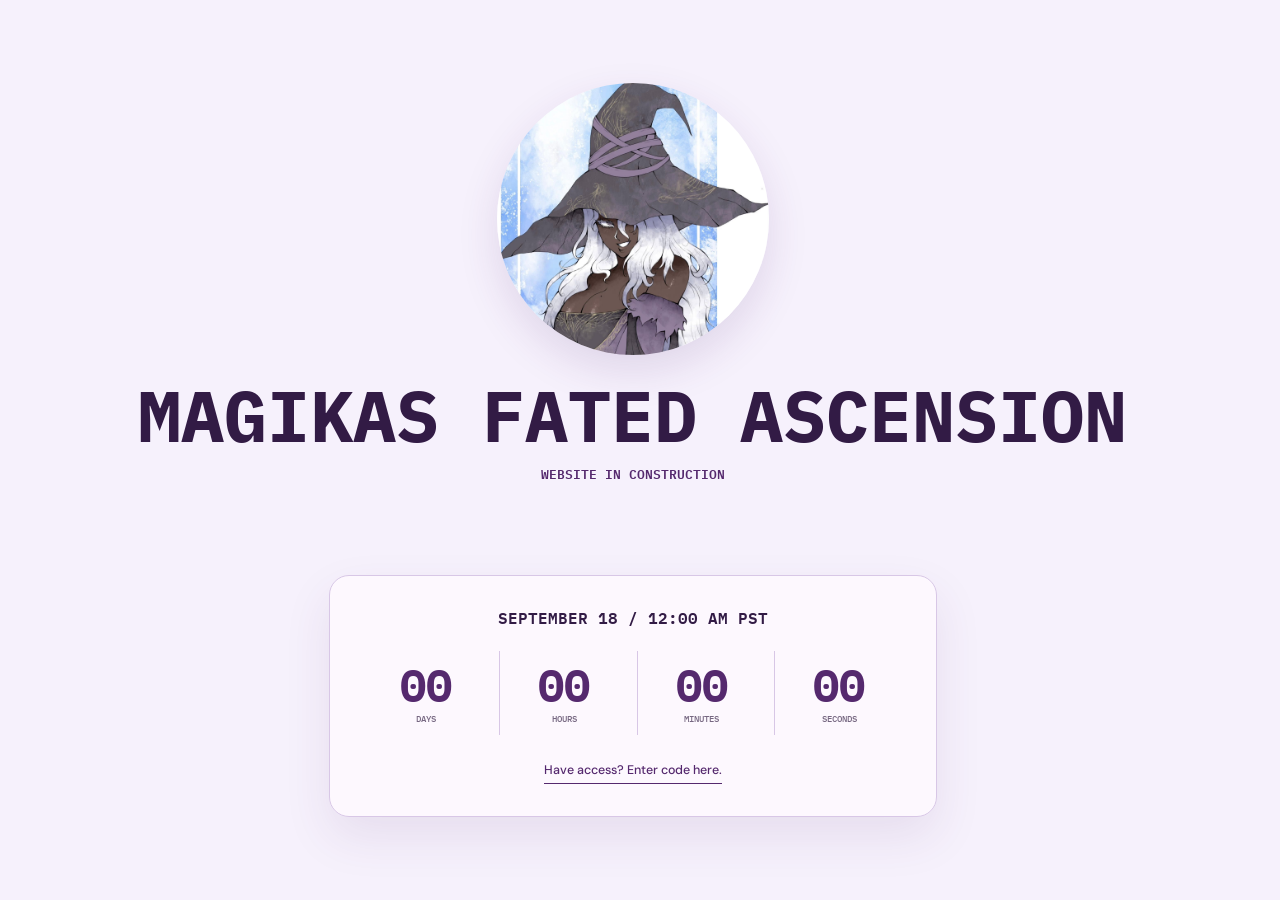
==== commit c57dfd90: "CHANGED COUNTDOWN TIMER" ====
--- a/index.html
+++ b/index.html
@@ -24,8 +24,8 @@
             <p class="launch-label ibm-plex-mono-semibold">WEBSITE IN CONSTRUCTION</p>
         </div>
         <section class="countdown-panel" aria-labelledby="countdown-heading">
-            <h2 id="countdown-heading" class="ibm-plex-mono-semibold">SEPTEMBER 19 / 12:00 AM PST</h2>
-            <div class="countdown" aria-label="Countdown to September 19, 2026 at midnight Pacific Time">
+            <h2 id="countdown-heading" class="ibm-plex-mono-semibold">SEPTEMBER 18 / 12:00 AM PST</h2>
+            <div class="countdown" aria-label="Countdown to September 18, 2026 at midnight Pacific Time">
                 <div><strong id="countdown-days">00</strong><span>DAYS</span></div>
                 <div><strong id="countdown-hours">00</strong><span>HOURS</span></div>
                 <div><strong id="countdown-minutes">00</strong><span>MINUTES</span></div>
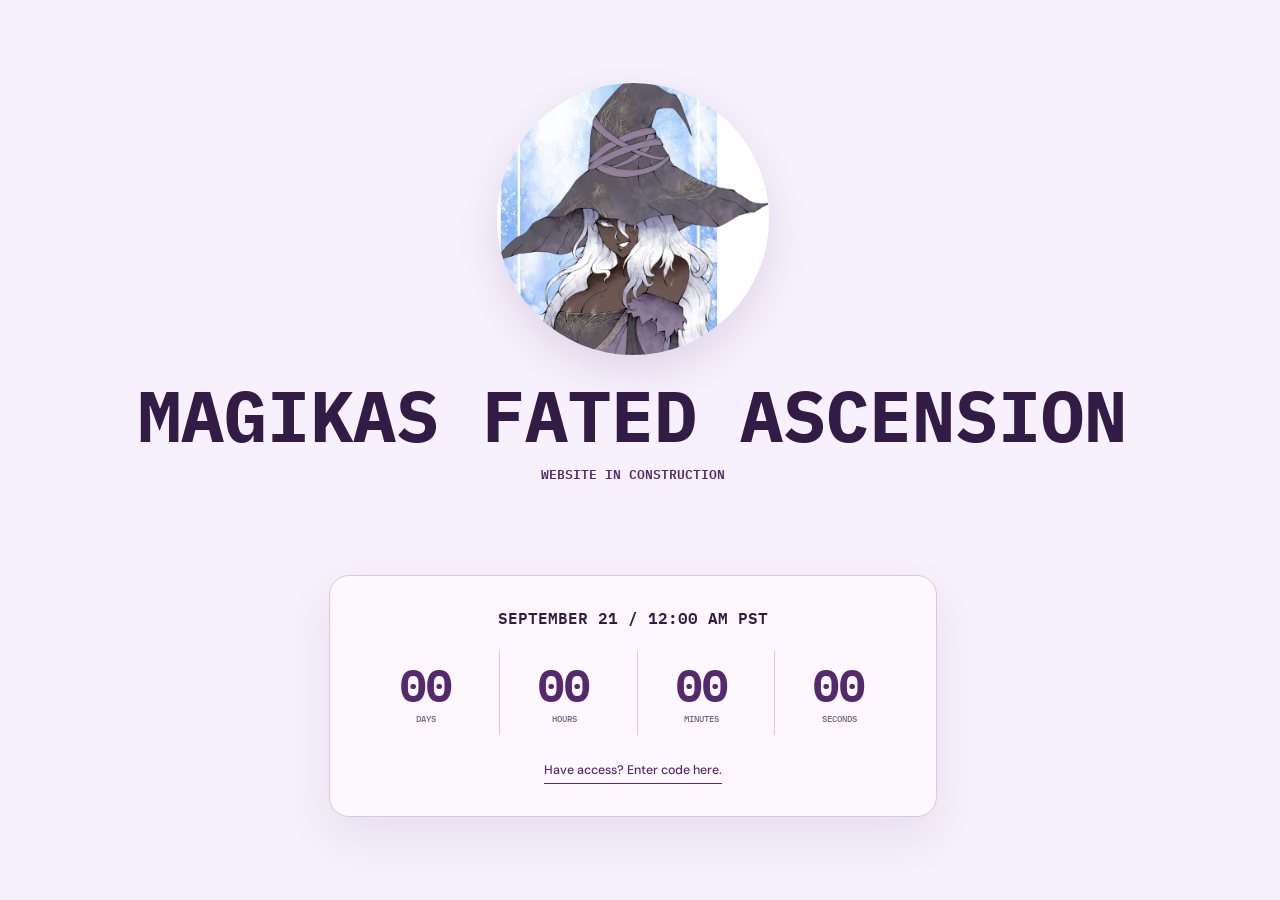
==== commit 39aaede4: "DELAYED WEBSITE AGAIN" ====
--- a/index.html
+++ b/index.html
@@ -24,8 +24,8 @@
             <p class="launch-label ibm-plex-mono-semibold">WEBSITE IN CONSTRUCTION</p>
         </div>
         <section class="countdown-panel" aria-labelledby="countdown-heading">
-            <h2 id="countdown-heading" class="ibm-plex-mono-semibold">SEPTEMBER 18 / 12:00 AM PST</h2>
-            <div class="countdown" aria-label="Countdown to September 18, 2026 at midnight Pacific Time">
+            <h2 id="countdown-heading" class="ibm-plex-mono-semibold">SEPTEMBER 21 / 12:00 AM PST</h2>
+            <div class="countdown" aria-label="Countdown to September 21, 2026 at midnight Pacific Time">
                 <div><strong id="countdown-days">00</strong><span>DAYS</span></div>
                 <div><strong id="countdown-hours">00</strong><span>HOURS</span></div>
                 <div><strong id="countdown-minutes">00</strong><span>MINUTES</span></div>
--- a/styles.css
+++ b/styles.css
@@ -761,3 +761,339 @@
     animation: none;
   }
 }
+
+.home-page {
+  overflow: hidden;
+  background: var(--page);
+}
+
+.home-hero {
+  position: relative;
+  display: grid;
+  min-height: min(52rem, calc(100svh - 5rem));
+  align-items: end;
+  isolation: isolate;
+  padding: clamp(5rem, 12vw, 10rem) clamp(1.25rem, 7vw, 7rem) clamp(3rem, 8vw, 7rem);
+  color: #fff;
+  background: #21172b;
+}
+
+.home-hero-image {
+  position: absolute;
+  inset: 0;
+  z-index: -2;
+  background: linear-gradient(90deg, #160f1dcc 0%, #160f1d9c 42%, #160f1d22 100%),
+    linear-gradient(0deg, #160f1de6 0%, transparent 58%), url("images/YORUICHI.jpg") center / cover;
+  filter: saturate(0.9);
+}
+
+.home-hero::after {
+  position: absolute;
+  inset: 1.5rem;
+  z-index: -1;
+  border: 1px solid #ffffff3b;
+  content: "";
+  pointer-events: none;
+}
+
+.home-hero-content {
+  max-width: 48rem;
+}
+
+.home-kicker,
+.release-type,
+.home-hero-stamp {
+  margin: 0;
+  font: 600 0.68rem/1.3 var(--mono);
+  letter-spacing: 0.08em;
+  text-transform: uppercase;
+}
+
+.home-kicker {
+  color: #f6d9b8;
+}
+
+.home-hero h1 {
+  max-width: 11ch;
+  margin: 1rem 0 1.5rem;
+  color: #fff;
+  font-size: clamp(3.4rem, 11vw, 9.5rem);
+  letter-spacing: 0;
+  line-height: 0.86;
+}
+
+.home-hero-description {
+  max-width: 28rem;
+  margin: 0;
+  color: #f8edf7d9;
+  font-size: clamp(1rem, 1.5vw, 1.2rem);
+  line-height: 1.55;
+}
+
+.home-hero-link,
+.text-link {
+  display: inline-flex;
+  align-items: center;
+  gap: 0.7rem;
+  color: inherit;
+  font: 600 0.72rem/1 var(--mono);
+  text-decoration: none;
+  text-transform: uppercase;
+}
+
+.home-hero-link {
+  margin-top: 2rem;
+  padding-bottom: 0.6rem;
+  border-bottom: 1px solid #f6d9b8;
+  color: #f6d9b8;
+}
+
+.home-hero-link:hover,
+.home-hero-link:focus-visible,
+.text-link:hover,
+.text-link:focus-visible {
+  color: var(--lilac-bright);
+}
+
+.home-hero-stamp {
+  position: absolute;
+  right: clamp(2.5rem, 8vw, 8rem);
+  bottom: clamp(2rem, 7vw, 6rem);
+  color: #ffffff9c;
+  writing-mode: vertical-rl;
+}
+
+.home-section {
+  max-width: 90rem;
+  margin: 0 auto;
+  padding: clamp(4.5rem, 9vw, 9rem) clamp(1.25rem, 6vw, 6rem);
+}
+
+.home-section-heading {
+  display: flex;
+  align-items: end;
+  justify-content: space-between;
+  gap: 2rem;
+  margin-bottom: 2rem;
+}
+
+.home-section-heading h2 {
+  margin: 0;
+  color: var(--plum-deep);
+  font: 700 clamp(2rem, 5vw, 4.5rem)/0.95 var(--mono);
+}
+
+.carousel-controls {
+  display: flex;
+  gap: 0.5rem;
+}
+
+.carousel-button {
+  display: grid;
+  width: 2.75rem;
+  height: 2.75rem;
+  place-items: center;
+  border: 1px solid var(--line);
+  border-radius: 50%;
+  background: transparent;
+  color: var(--plum);
+  cursor: pointer;
+  font: 1.1rem/1 var(--mono);
+}
+
+.carousel-button:hover,
+.carousel-button:focus-visible {
+  border-color: var(--plum);
+  background: var(--plum);
+  color: #fff;
+}
+
+.release-carousel {
+  display: grid;
+  grid-auto-columns: minmax(min(78vw, 26rem), 1fr);
+  grid-auto-flow: column;
+  gap: 1rem;
+  overflow-x: auto;
+  padding: 0.25rem 0 1.5rem;
+  scroll-snap-type: x mandatory;
+  scrollbar-color: var(--lilac) transparent;
+}
+
+.release-card {
+  display: grid;
+  grid-template-rows: auto 1fr;
+  overflow: hidden;
+  border: 1px solid var(--line);
+  border-radius: 0.75rem;
+  background: var(--surface);
+  scroll-snap-align: start;
+}
+
+.release-card img {
+  width: 100%;
+  aspect-ratio: 1.35;
+  object-fit: cover;
+}
+
+.release-card-body {
+  display: flex;
+  flex-direction: column;
+  align-items: flex-start;
+  padding: 1.5rem;
+}
+
+.release-type {
+  color: var(--lilac-bright);
+}
+
+.release-card h3,
+.journal-card h3 {
+  margin: 0.8rem 0 0;
+  color: var(--plum-deep);
+  font: 700 clamp(1.2rem, 2vw, 1.65rem)/1 var(--mono);
+}
+
+.release-card p:not(.release-type),
+.journal-card p:not(.release-type) {
+  margin: 0.85rem 0 1.5rem;
+  color: var(--muted);
+  font-size: 0.95rem;
+  line-height: 1.6;
+}
+
+.release-card time {
+  margin-top: auto;
+  color: var(--plum);
+  font: 600 0.7rem/1.2 var(--mono);
+}
+
+.dispatch-section {
+  padding-top: 0;
+}
+
+.dispatch-heading {
+  align-items: center;
+}
+
+.journal-grid {
+  display: grid;
+  grid-template-columns: 1.35fr 1fr 1fr;
+  gap: 1rem;
+}
+
+.journal-card {
+  min-height: 19rem;
+  padding: clamp(1.25rem, 3vw, 2rem);
+  border: 1px solid var(--line);
+  border-radius: 0.75rem;
+  background: var(--surface);
+}
+
+.journal-card-featured {
+  display: grid;
+  grid-template-columns: minmax(8rem, 0.8fr) 1fr;
+  gap: 1.5rem;
+}
+
+.journal-card-featured img {
+  width: 100%;
+  height: 100%;
+  min-height: 12rem;
+  object-fit: cover;
+  object-position: center;
+  background: #fff;
+}
+
+.journal-card .text-link {
+  color: var(--plum);
+}
+
+.journal-card-dark {
+  background: var(--plum-deep);
+}
+
+.journal-card-dark h3 {
+  color: #fff;
+}
+
+.journal-card-dark p:not(.release-type) {
+  color: #f1e5f5b8;
+}
+
+.journal-card-dark .text-link {
+  color: #f6d9b8;
+}
+
+.home-footer {
+  display: flex;
+  align-items: center;
+  justify-content: space-between;
+  gap: 1rem;
+  max-width: 90rem;
+  margin: 0 auto;
+  padding: 2rem clamp(1.25rem, 6vw, 6rem) 3rem;
+  border-top: 1px solid var(--line);
+}
+
+.home-footer p:not(.feature-eyebrow) {
+  margin: 0;
+  color: var(--muted);
+  font-size: 0.85rem;
+}
+
+.home-footer .text-link {
+  color: var(--plum);
+  white-space: nowrap;
+}
+
+@media (max-width: 760px) {
+  .home-hero {
+    min-height: calc(100svh - 8rem);
+    padding: 4rem 1.25rem 3rem;
+  }
+
+  .home-hero::after {
+    inset: 1rem;
+  }
+
+  .home-hero-stamp {
+    display: none;
+  }
+
+  .home-section-heading,
+  .dispatch-heading,
+  .home-footer {
+    align-items: flex-start;
+    flex-direction: column;
+  }
+
+  .journal-grid {
+    grid-template-columns: 1fr;
+  }
+
+  .journal-card-featured {
+    grid-template-columns: 7rem 1fr;
+  }
+
+  .journal-card-featured img {
+    min-height: 100%;
+  }
+
+  .home-footer {
+    gap: 0.8rem;
+  }
+}
+
+@media (max-width: 420px) {
+  .home-hero h1 {
+    font-size: clamp(3rem, 16vw, 4.5rem);
+  }
+
+  .journal-card-featured {
+    grid-template-columns: 1fr;
+  }
+
+  .journal-card-featured img {
+    max-height: 12rem;
+  }
+}
